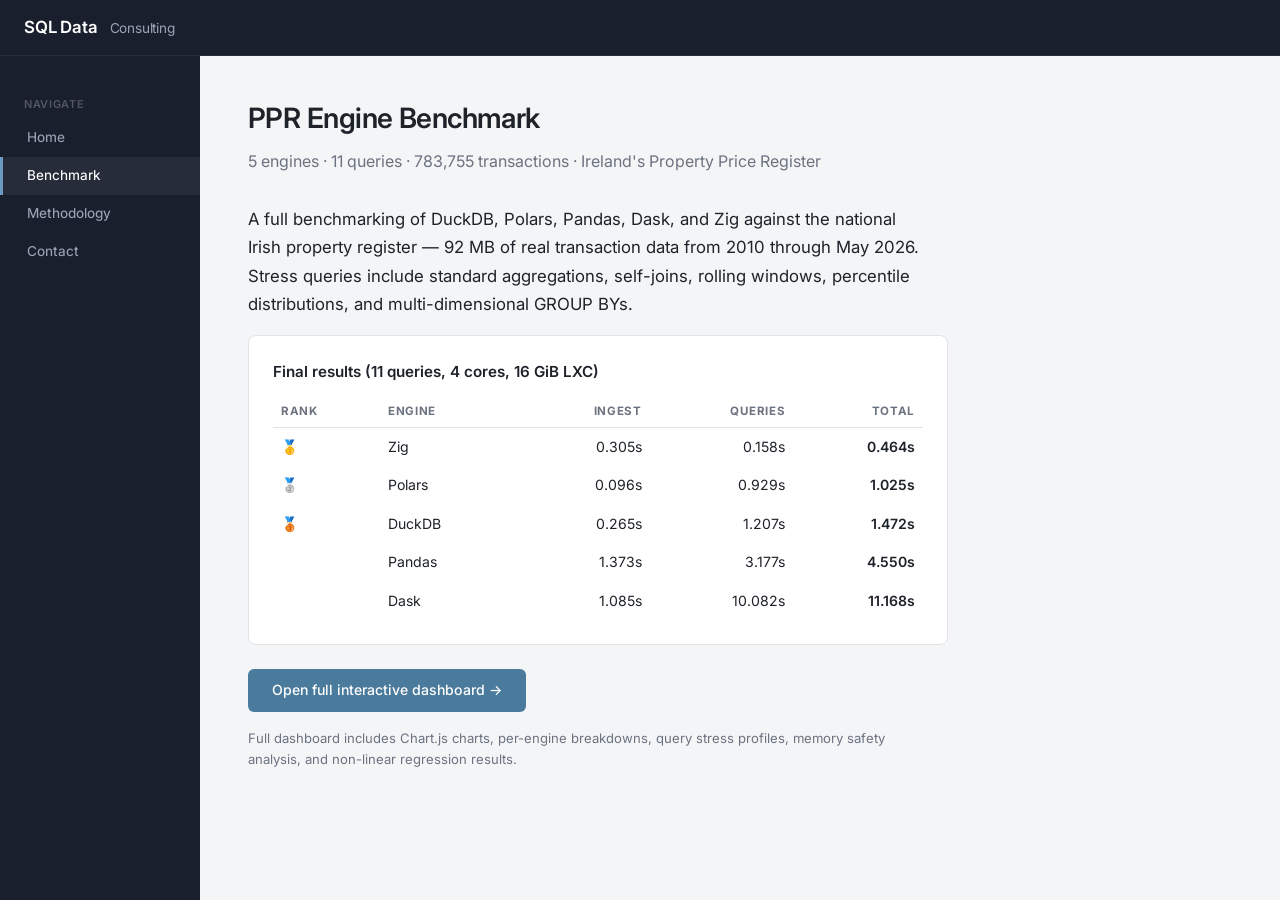
==== benchmark.html @ 175028c7 "Initial consulting site: landing page, benchmark dashboard, methodology, contact" ====
<!DOCTYPE html>
<html lang="en">
<head>
<meta charset="UTF-8">
<meta name="viewport" content="width=device-width, initial-scale=1.0">
<title>Benchmark — SQL Data Consulting</title>
<link rel="preconnect" href="https://fonts.googleapis.com">
<link href="https://fonts.googleapis.com/css2?family=Inter:wght@400;450;500;600;700&display=swap" rel="stylesheet">
<link rel="stylesheet" href="css/style.css">
</head>
<body>

<div class="banner">
  <a href="/" class="banner-brand">SQL Data <small>Consulting</small></a>
</div>

<div class="sidebar">
  <div class="sidebar-section">Navigate</div>
  <a href="/">Home</a>
  <a href="/benchmark.html" class="active">Benchmark</a>
  <a href="/methodology.html">Methodology</a>
  <a href="/contact.html">Contact</a>
</div>

<div class="main">

  <h1>PPR Engine Benchmark</h1>
  <div class="subtitle">
    5 engines · 11 queries · 783,755 transactions · Ireland's Property Price Register
  </div>

  <p class="lead">
    A full benchmarking of DuckDB, Polars, Pandas, Dask, and Zig against the national
    Irish property register — 92 MB of real transaction data from 2010 through May 2026.
    Stress queries include standard aggregations, self-joins, rolling windows,
    percentile distributions, and multi-dimensional GROUP BYs.
  </p>

  <div class="card" style="max-width:700px;">
    <h3>Final results (11 queries, 4 cores, 16 GiB LXC)</h3>
    <table style="width:100%;border-collapse:collapse;font-size:0.88rem;margin-top:12px;">
      <thead>
        <tr>
          <th style="text-align:left;padding:6px 8px;border-bottom:1px solid #e2e4e8;font-size:0.72rem;text-transform:uppercase;letter-spacing:0.06em;color:#6b7280;">Rank</th>
          <th style="text-align:left;padding:6px 8px;border-bottom:1px solid #e2e4e8;font-size:0.72rem;text-transform:uppercase;letter-spacing:0.06em;color:#6b7280;">Engine</th>
          <th style="text-align:right;padding:6px 8px;border-bottom:1px solid #e2e4e8;font-size:0.72rem;text-transform:uppercase;letter-spacing:0.06em;color:#6b7280;">Ingest</th>
          <th style="text-align:right;padding:6px 8px;border-bottom:1px solid #e2e4e8;font-size:0.72rem;text-transform:uppercase;letter-spacing:0.06em;color:#6b7280;">Queries</th>
          <th style="text-align:right;padding:6px 8px;border-bottom:1px solid #e2e4e8;font-size:0.72rem;text-transform:uppercase;letter-spacing:0.06em;color:#6b7280;">Total</th>
        </tr>
      </thead>
      <tbody>
        <tr><td style="padding:8px;color:#34d399;">🥇</td><td style="padding:8px;">Zig</td><td style="padding:8px;text-align:right;">0.305s</td><td style="padding:8px;text-align:right;">0.158s</td><td style="padding:8px;text-align:right;font-weight:600;">0.464s</td></tr>
        <tr><td style="padding:8px;color:#34d399;">🥈</td><td style="padding:8px;">Polars</td><td style="padding:8px;text-align:right;">0.096s</td><td style="padding:8px;text-align:right;">0.929s</td><td style="padding:8px;text-align:right;font-weight:600;">1.025s</td></tr>
        <tr><td style="padding:8px;color:#6c8cff;">🥉</td><td style="padding:8px;">DuckDB</td><td style="padding:8px;text-align:right;">0.265s</td><td style="padding:8px;text-align:right;">1.207s</td><td style="padding:8px;text-align:right;font-weight:600;">1.472s</td></tr>
        <tr><td style="padding:8px;"></td><td style="padding:8px;">Pandas</td><td style="padding:8px;text-align:right;">1.373s</td><td style="padding:8px;text-align:right;">3.177s</td><td style="padding:8px;text-align:right;font-weight:600;">4.550s</td></tr>
        <tr><td style="padding:8px;"></td><td style="padding:8px;">Dask</td><td style="padding:8px;text-align:right;">1.085s</td><td style="padding:8px;text-align:right;">10.082s</td><td style="padding:8px;text-align:right;font-weight:600;">11.168s</td></tr>
      </tbody>
    </table>
  </div>

  <p style="margin-top:24px;">
    <a href="/ppr_benchmark.html" class="btn btn-primary">Open full interactive dashboard →</a>
  </p>

  <p style="font-size:0.82rem;color:var(--text-muted);margin-top:4px;">
    Full dashboard includes Chart.js charts, per-engine breakdowns, query stress profiles,
    memory safety analysis, and non-linear regression results.
  </p>

</div>
</body>
</html>
---- css/style.css ----
/* SQL Data Consulting — Clean, minimalist layout
   Target: CFO/COO audience. Professional, trustworthy, fast. */

:root {
  --nav-bg: #1a1f2e;
  --nav-text: #9ca3b4;
  --nav-active: #ffffff;
  --accent: #4a7a9c;
  --accent-light: #6b9bc0;
  --bg: #f4f5f7;
  --card-bg: #ffffff;
  --text: #1e2229;
  --text-muted: #6b7280;
  --border: #e2e4e8;
  --banner-height: 56px;
  --sidebar-width: 200px;
}

* { margin: 0; padding: 0; box-sizing: border-box; }

body {
  font-family: 'Inter', -apple-system, BlinkMacSystemFont, 'Segoe UI', sans-serif;
  background: var(--bg);
  color: var(--text);
  line-height: 1.6;
  -webkit-font-smoothing: antialiased;
}

/* ── TOP BANNER ── */
.banner {
  position: fixed; top: 0; left: 0; right: 0;
  height: var(--banner-height);
  background: var(--nav-bg);
  display: flex;
  align-items: center;
  padding: 0 24px;
  z-index: 100;
  border-bottom: 1px solid rgba(255,255,255,0.06);
}
.banner-brand {
  font-size: 1.05rem;
  font-weight: 600;
  color: #fff;
  letter-spacing: -0.01em;
  text-decoration: none;
}
.banner-brand small {
  font-weight: 400;
  color: var(--nav-text);
  font-size: 0.85rem;
  margin-left: 8px;
}

/* ── LEFT SIDEBAR ── */
.sidebar {
  position: fixed; top: var(--banner-height); left: 0; bottom: 0;
  width: var(--sidebar-width);
  background: var(--nav-bg);
  padding: 24px 0;
  overflow-y: auto;
  z-index: 99;
}
.sidebar a {
  display: block;
  padding: 8px 24px;
  color: var(--nav-text);
  font-size: 0.85rem;
  font-weight: 450;
  text-decoration: none;
  transition: color 0.15s, background 0.15s;
  border-left: 3px solid transparent;
}
.sidebar a:hover {
  color: #fff;
  background: rgba(255,255,255,0.04);
}
.sidebar a.active {
  color: var(--nav-active);
  border-left-color: var(--accent-light);
  background: rgba(255,255,255,0.06);
}
.sidebar-section {
  font-size: 0.68rem;
  text-transform: uppercase;
  letter-spacing: 0.06em;
  color: rgba(255,255,255,0.25);
  padding: 16px 24px 6px;
  font-weight: 600;
}

/* ── MAIN CONTENT ── */
.main {
  margin-left: var(--sidebar-width);
  margin-top: var(--banner-height);
  min-height: calc(100vh - var(--banner-height));
  padding: 40px 48px;
  max-width: 960px;
}
.main h1 {
  font-size: 1.75rem;
  font-weight: 600;
  letter-spacing: -0.02em;
  margin-bottom: 8px;
  color: var(--text);
}
.main .subtitle {
  font-size: 1rem;
  color: var(--text-muted);
  margin-bottom: 32px;
  line-height: 1.5;
}
.main h2 {
  font-size: 1.2rem;
  font-weight: 600;
  margin-top: 40px;
  margin-bottom: 12px;
  letter-spacing: -0.01em;
}
.main p {
  margin-bottom: 16px;
  color: #374151;
  max-width: 680px;
}
.main .lead {
  font-size: 1.05rem;
  color: var(--text);
  line-height: 1.7;
}

/* ── CARDS ── */
.card {
  background: var(--card-bg);
  border: 1px solid var(--border);
  border-radius: 8px;
  padding: 24px;
  margin-bottom: 20px;
}
.card h3 {
  font-size: 0.95rem;
  font-weight: 600;
  margin-bottom: 8px;
}
.card p {
  font-size: 0.88rem;
  color: var(--text-muted);
  margin-bottom: 0;
}

/* ── INSIGHT CALLOUT ── */
.callout {
  background: #eef3f8;
  border-left: 3px solid var(--accent);
  padding: 16px 20px;
  border-radius: 0 6px 6px 0;
  margin-bottom: 20px;
  max-width: 680px;
}
.callout p {
  font-size: 0.88rem;
  margin-bottom: 0;
  color: #2c3e50;
}
.callout strong {
  color: var(--accent);
  font-weight: 600;
}

/* ── CHARTS ── */
.chart-container {
  background: var(--card-bg);
  border: 1px solid var(--border);
  border-radius: 8px;
  padding: 20px;
  margin: 24px 0;
  max-width: 700px;
}

/* ── BUTTONS ── */
.btn {
  display: inline-block;
  padding: 10px 24px;
  font-size: 0.88rem;
  font-weight: 500;
  border-radius: 6px;
  text-decoration: none;
  transition: background 0.15s;
}
.btn-primary {
  background: var(--accent);
  color: #fff;
}
.btn-primary:hover { background: var(--accent-light); }
.btn-outline {
  background: transparent;
  color: var(--accent);
  border: 1px solid var(--accent);
}
.btn-outline:hover {
  background: var(--accent);
  color: #fff;
}

/* ── FOOTER ── */
.footer {
  margin-top: 60px;
  padding-top: 20px;
  border-top: 1px solid var(--border);
  font-size: 0.78rem;
  color: var(--text-muted);
}
.footer a { color: var(--accent); text-decoration: none; }

/* ── RESPONSIVE ── */
@media (max-width: 700px) {
  .sidebar { display: none; }
  .main { margin-left: 0; padding: 24px 20px; }
  .banner { padding: 0 16px; }
}
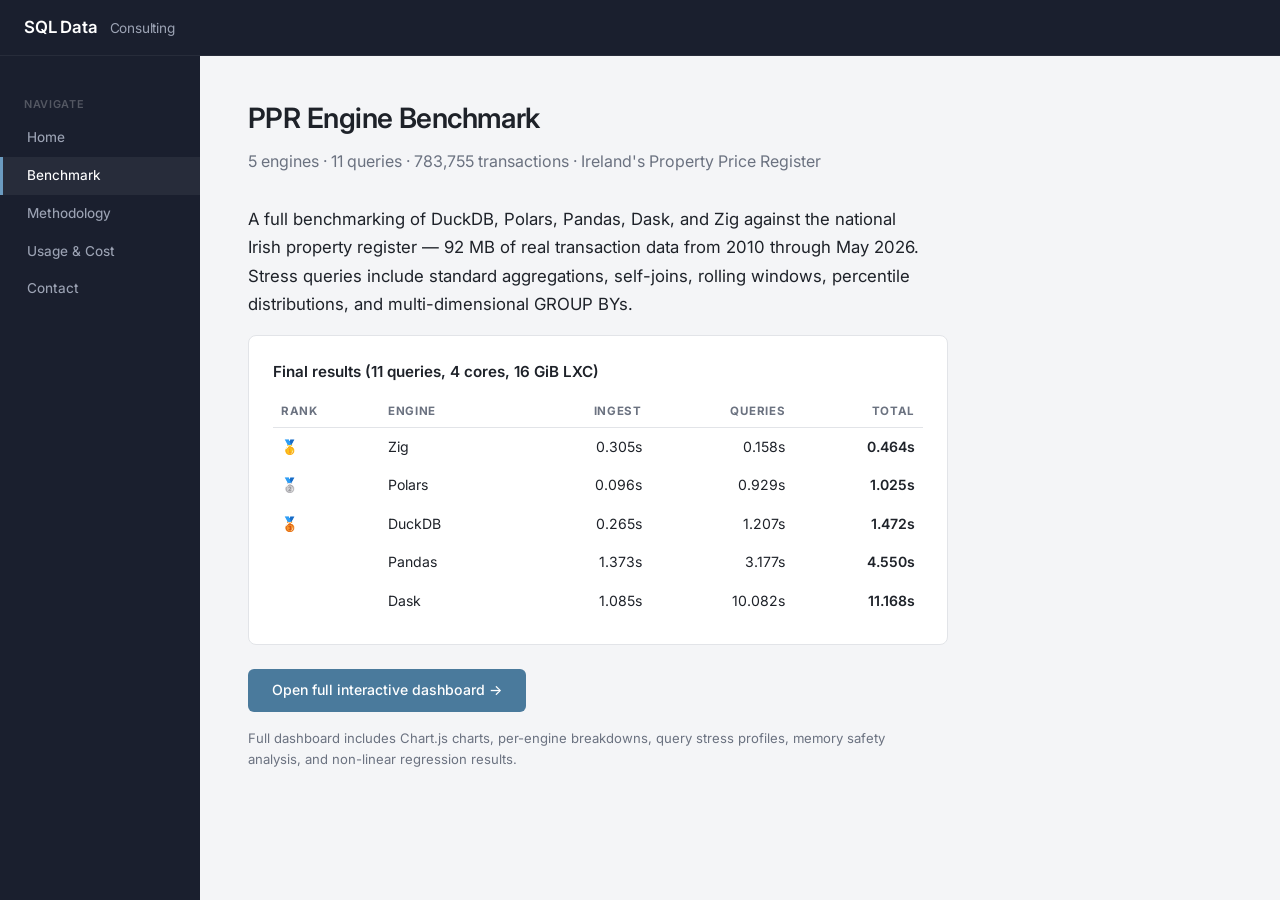
==== commit 6dfe3610: "Add usage and cost page: DeepSeek API session analytics with time-series charts and spike attributio" ====
--- a/benchmark.html
+++ b/benchmark.html
@@ -19,6 +19,7 @@
   <a href="/">Home</a>
   <a href="/benchmark.html" class="active">Benchmark</a>
   <a href="/methodology.html">Methodology</a>
+  <a href="/usage.html">Usage & Cost</a>
   <a href="/contact.html">Contact</a>
 </div>
 
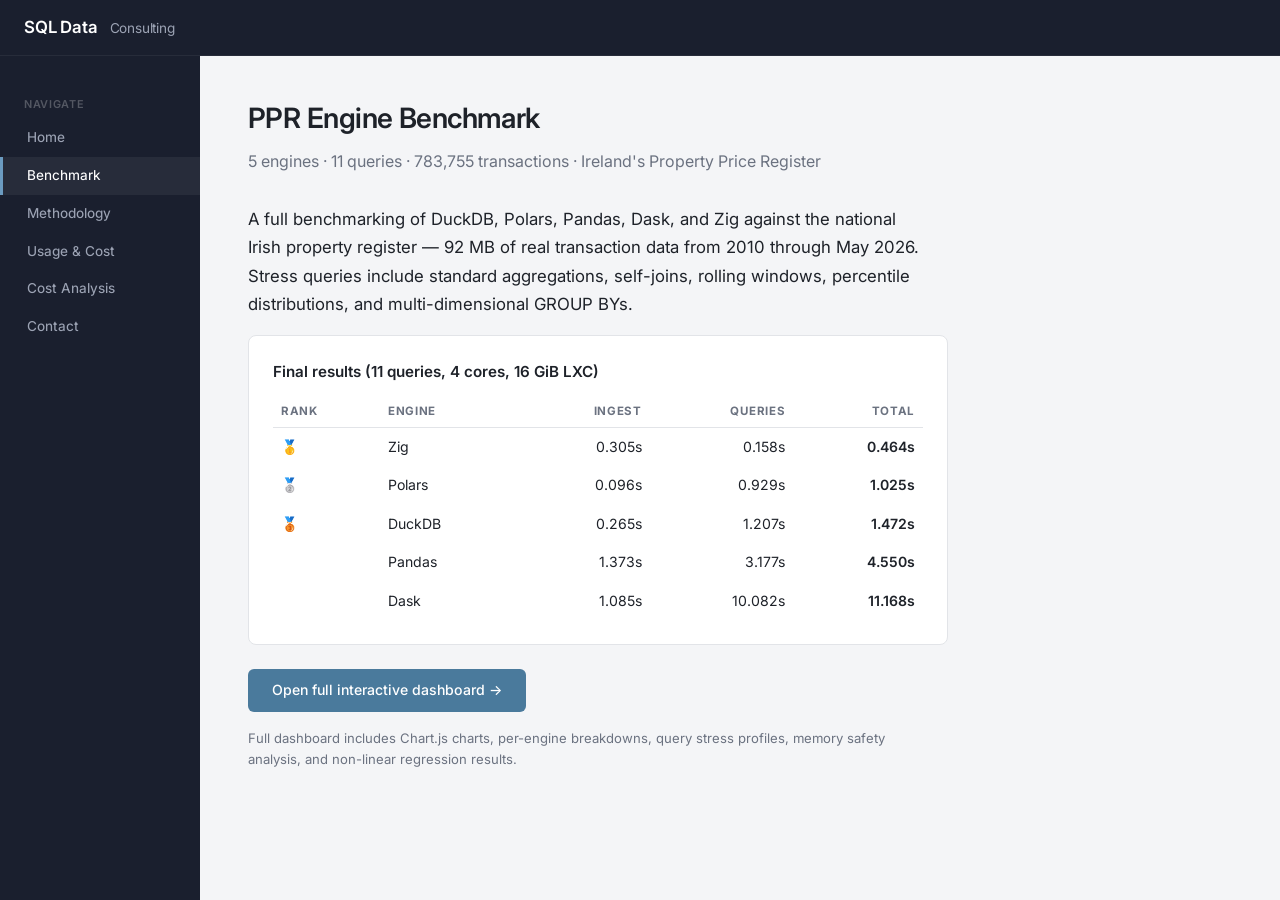
==== commit 18e62cbd: "Add cost-analysis page: task cost comparison, feedback scaler, token usage chart, output cost compar" ====
--- a/benchmark.html
+++ b/benchmark.html
@@ -20,6 +20,7 @@
   <a href="/benchmark.html" class="active">Benchmark</a>
   <a href="/methodology.html">Methodology</a>
   <a href="/usage.html">Usage & Cost</a>
+  <a href="/cost-analysis.html">Cost Analysis</a>
   <a href="/contact.html">Contact</a>
 </div>
 
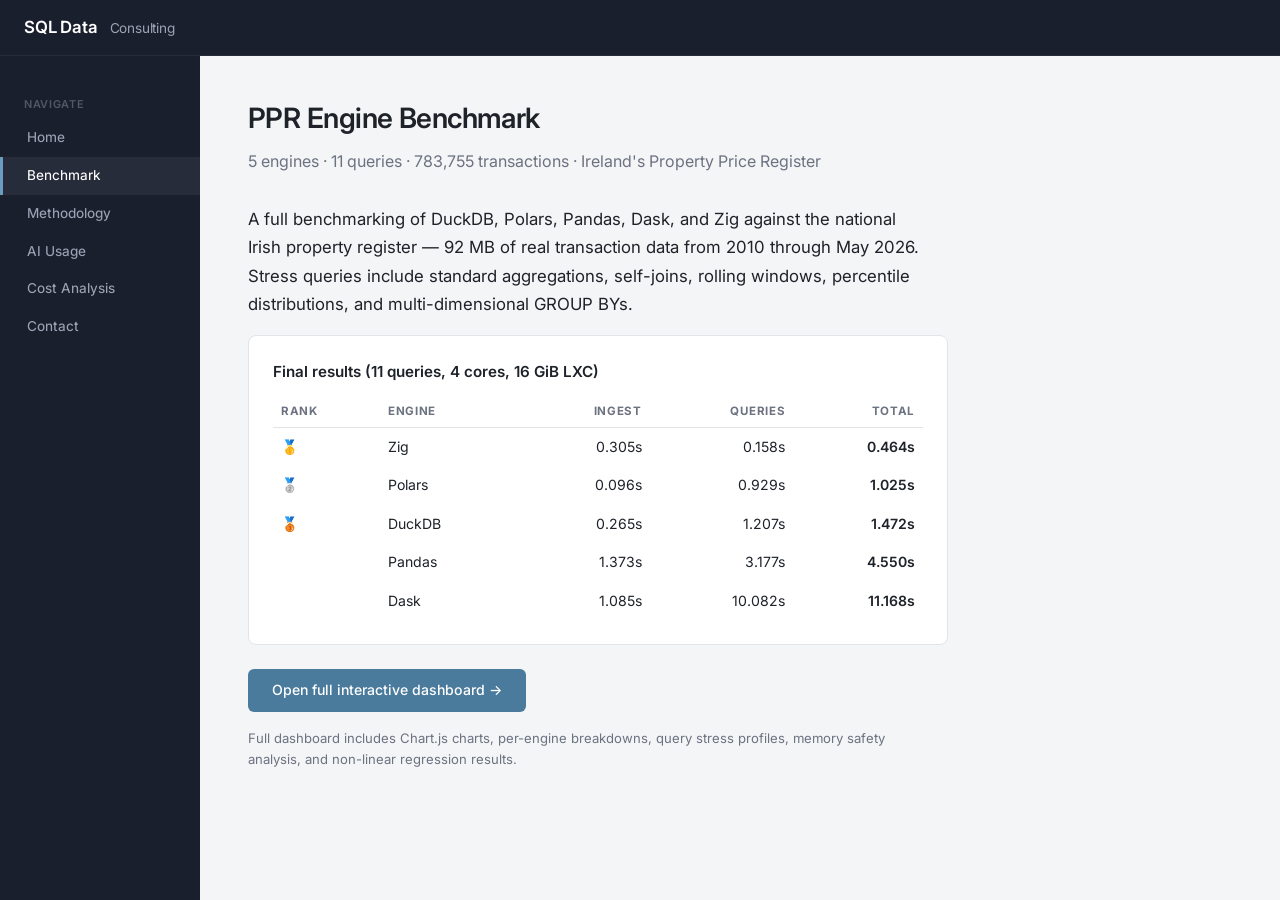
==== commit ee28b654: "Redesign AI Usage page: dual-axis chart with token volume + inferred costs for Claude Sonnet 4.6 and" ====
--- a/benchmark.html
+++ b/benchmark.html
@@ -19,7 +19,7 @@
   <a href="/">Home</a>
   <a href="/benchmark.html" class="active">Benchmark</a>
   <a href="/methodology.html">Methodology</a>
-  <a href="/usage.html">Usage & Cost</a>
+  <a href="/usage.html">AI Usage</a>
   <a href="/cost-analysis.html">Cost Analysis</a>
   <a href="/contact.html">Contact</a>
 </div>
